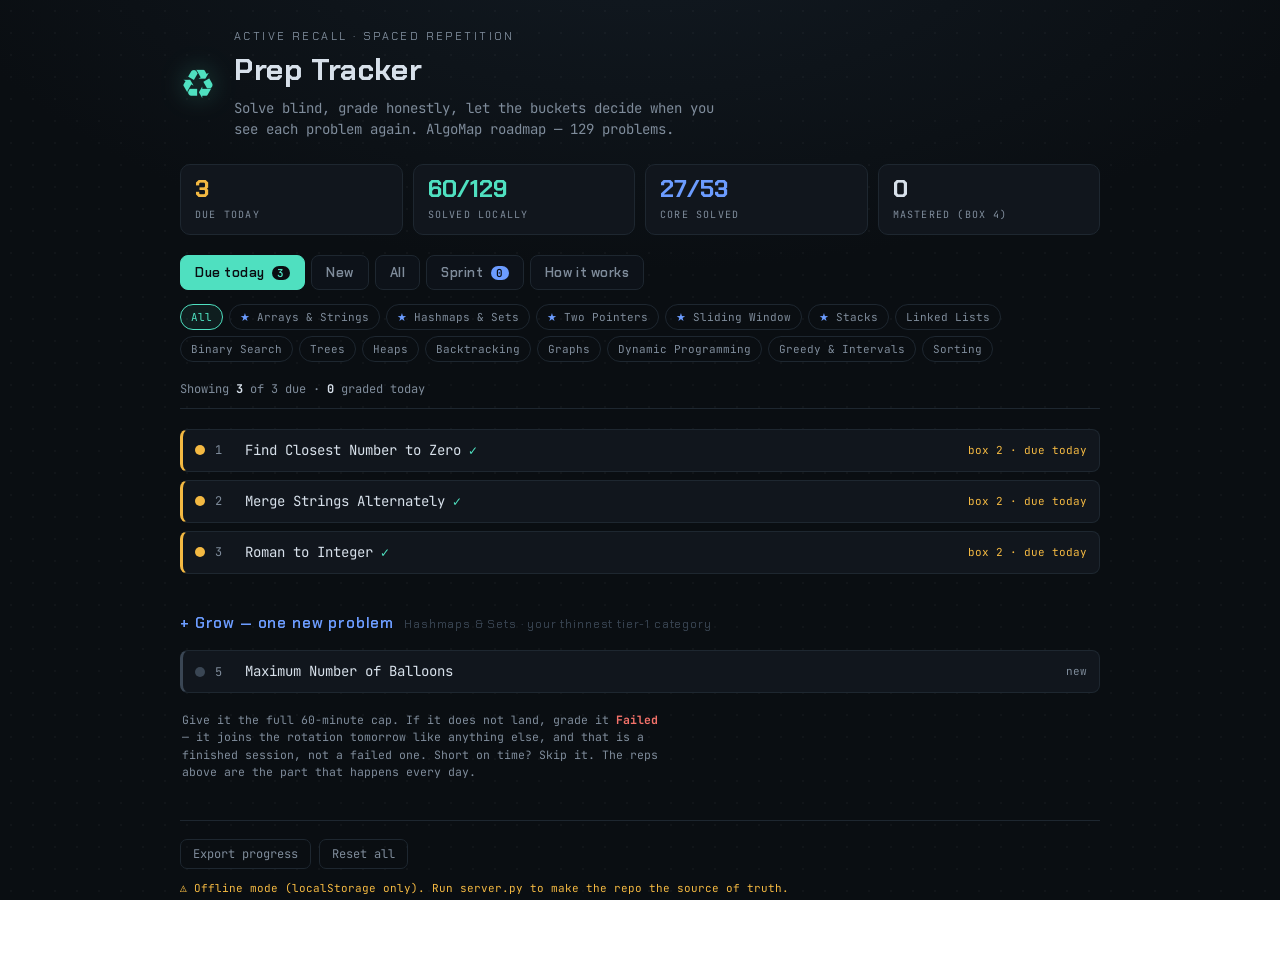
==== apps/prep-tracker/index.html @ 6368c528 "another refactor + some reps" ====
<!DOCTYPE html>
<html lang="en">
<head>
  <meta charset="UTF-8" />
  <meta name="viewport" content="width=device-width, initial-scale=1.0" />
  <title>DSA · Spaced Repetition Tracker</title>
  <link rel="preconnect" href="https://fonts.googleapis.com" />
  <link rel="preconnect" href="https://fonts.gstatic.com" crossorigin />
  <link href="https://fonts.googleapis.com/css2?family=Chakra+Petch:wght@400;500;600;700&family=JetBrains+Mono:wght@400;500;700&display=swap" rel="stylesheet" />
  <link rel="stylesheet" href="styles.css" />
</head>
<body>
  <div class="scanlines" aria-hidden="true"></div>

  <main class="wrap">
    <header class="hero">
      <div class="hero__row">
        <div class="hero__mark">&#9851;</div>
        <div>
          <span class="hero__kicker">active recall &middot; spaced repetition</span>
          <h1>Prep Tracker</h1>
          <p class="hero__sub">Solve blind, grade honestly, let the buckets decide when you see each problem again. AlgoMap roadmap &mdash; 129 problems.</p>
        </div>
      </div>
    </header>

    <!-- Stat strip -->
    <section class="stats" id="stats"></section>

    <!-- View tabs -->
    <nav class="tabs" id="tabs">
      <button class="tab is-active" data-view="due">Due today <span class="tab__badge" id="dueBadge">0</span></button>
      <button class="tab" data-view="new">New</button>
      <button class="tab" data-view="all">All</button>
      <button class="tab tab--sprint" data-view="sprint">Sprint <span class="tab__badge" id="sprintBadge">0</span></button>
      <button class="tab" data-view="help">How it works</button>
    </nav>

    <!-- Category filter -->
    <div class="filter" id="filter"></div>

    <!-- Main list -->
    <div id="list" class="list"></div>

    <footer class="foot">
      <div class="foot__actions">
        <button id="exportBtn" class="ghost">Export progress</button>
        <button id="resetBtn" class="ghost danger">Reset all</button>
      </div>
      <span class="foot__note" role="status" aria-live="polite">Progress saves to this browser (localStorage). Export before clearing site data.</span>
    </footer>
  </main>

  <script src="selection.js"></script>
  <script src="sprint.js"></script>
  <script src="app.js"></script>
</body>
</html>
---- apps/prep-tracker/styles.css ----
:root {
  --ink: #0a0e12;
  --panel: #11161d;
  --panel-2: #0d1219;
  --line: #1e2730;
  --idle: #3a4654;
  --active: #4fe0c0;
  --stack: #f4b942;
  --visited: #6c7a9c;
  --text: #d7e0ea;
  --muted: #7f8c9b;
  --danger: #f4726a;

  /* Leitner bucket colors */
  --box0: #3a4654;   /* new / never attempted */
  --box1: #f4726a;   /* failed        -> +1d  */
  --box2: #f4b942;   /* slow / hints   -> +3d  */
  --box3: #4fe0c0;   /* clean          -> +7d  */
  --box4: #6c9cff;   /* fast           -> +21d */
}

* { box-sizing: border-box; }

html, body {
  margin: 0;
  background:
    radial-gradient(1200px 600px at 50% -10%, #121a22 0%, var(--ink) 60%) fixed;
  color: var(--text);
  font-family: "JetBrains Mono", ui-monospace, monospace;
  font-size: 14px;
  line-height: 1.5;
}

/* faint dot grid + scanlines */
.scanlines {
  position: fixed; inset: 0; pointer-events: none; z-index: 0;
  background-image: radial-gradient(rgba(255,255,255,0.03) 1px, transparent 1px);
  background-size: 22px 22px;
}

.wrap {
  position: relative; z-index: 1;
  max-width: 960px; margin: 0 auto; padding: 28px 20px 80px;
}

/* ---------- header ---------- */
.hero__row { display: flex; align-items: center; gap: 18px; }
.hero__mark {
  font-size: 40px; color: var(--active);
  filter: drop-shadow(0 0 12px rgba(79,224,192,0.35));
}
.hero__kicker {
  display: block; font-size: 11px; letter-spacing: 0.22em;
  text-transform: uppercase; color: var(--muted); font-family: "Chakra Petch";
}
.hero h1 {
  margin: 2px 0 6px; font-family: "Chakra Petch"; font-weight: 700;
  font-size: 30px; letter-spacing: 0.02em;
}
.hero__sub { margin: 0; color: var(--muted); max-width: 62ch; }

/* ---------- stat strip ---------- */
.stats {
  display: grid; grid-template-columns: repeat(auto-fit, minmax(120px, 1fr));
  gap: 10px; margin: 24px 0 20px;
}
.stat {
  background: var(--panel); border: 1px solid var(--line);
  border-radius: 10px; padding: 12px 14px;
}
.stat__num {
  font-family: "Chakra Petch"; font-weight: 700; font-size: 24px; line-height: 1;
}
.stat__label {
  font-size: 10px; letter-spacing: 0.12em; text-transform: uppercase;
  color: var(--muted); margin-top: 6px;
}
.stat--due   .stat__num { color: var(--stack); }
.stat--solved .stat__num { color: var(--active); }
.stat--core  .stat__num { color: var(--box4); }

/* ---------- tabs ---------- */
.tabs { display: flex; gap: 6px; flex-wrap: wrap; margin-bottom: 14px; }
.tab {
  background: var(--panel-2); border: 1px solid var(--line); color: var(--muted);
  font-family: "Chakra Petch"; font-weight: 600; font-size: 13px;
  padding: 8px 14px; border-radius: 8px; cursor: pointer;
  letter-spacing: 0.04em; transition: all 0.15s;
}
.tab:hover { color: var(--text); border-color: var(--idle); }
.tab.is-active {
  color: var(--ink); background: var(--active); border-color: var(--active);
}
.tab__badge {
  display: inline-block; min-width: 18px; padding: 0 5px; margin-left: 4px;
  background: var(--stack); color: var(--ink); border-radius: 20px;
  font-size: 11px; text-align: center; font-family: "JetBrains Mono";
}
.tab.is-active .tab__badge { background: var(--ink); color: var(--active); }

/* ---------- category filter ---------- */
.filter { display: flex; gap: 6px; flex-wrap: wrap; margin-bottom: 18px; }
.chip {
  background: transparent; border: 1px solid var(--line); color: var(--muted);
  font-family: "JetBrains Mono"; font-size: 11px;
  padding: 5px 10px; border-radius: 20px; cursor: pointer; transition: all 0.15s;
}
.chip:hover { color: var(--text); border-color: var(--idle); }
.chip.is-active { color: var(--active); border-color: var(--active); background: rgba(79,224,192,0.08); }
.chip.is-core::before { content: "★ "; color: var(--box4); }

/* ---------- list ---------- */
.list { display: flex; flex-direction: column; gap: 8px; }

.group__head {
  display: flex; align-items: baseline; gap: 10px; margin: 18px 0 8px;
  font-family: "Chakra Petch"; letter-spacing: 0.06em;
}
.group__head h2 { margin: 0; font-size: 15px; font-weight: 600; }
.group__head .core-tag {
  font-size: 10px; color: var(--box4); letter-spacing: 0.14em; text-transform: uppercase;
}
.group__count { color: var(--muted); font-size: 12px; }

.row {
  background: var(--panel); border: 1px solid var(--line);
  border-left: 3px solid var(--idle);
  border-radius: 8px; padding: 10px 12px; cursor: pointer;
  transition: border-color 0.15s, background 0.15s;
}
.row:hover { background: #141b24; }
.row__top { display: flex; align-items: center; gap: 10px; }
.row__box { flex: 0 0 auto; width: 10px; height: 10px; border-radius: 50%; }
.row__num { color: var(--muted); font-size: 12px; min-width: 20px; }
.row__title { flex: 1 1 auto; }
.row__meta { color: var(--muted); font-size: 11px; white-space: nowrap; }
.row__meta.is-due { color: var(--stack); }
.row__meta.is-overdue { color: var(--danger); }

/* solved marker */
.row.is-solved .row__title::after {
  content: " ✓"; color: var(--active); font-size: 12px;
}

/* left-border by box */
.row.box-0 { border-left-color: var(--box0); }
.row.box-1 { border-left-color: var(--box1); }
.row.box-2 { border-left-color: var(--box2); }
.row.box-3 { border-left-color: var(--box3); }
.row.box-4 { border-left-color: var(--box4); }

/* box dot */
.box-0 .row__box { background: var(--box0); }
.box-1 .row__box { background: var(--box1); }
.box-2 .row__box { background: var(--box2); }
.box-3 .row__box { background: var(--box3); }
.box-4 .row__box { background: var(--box4); }

/* ---------- expanded panel ---------- */
.row__panel {
  margin-top: 0; max-height: 0; overflow: hidden;
  transition: max-height 0.25s ease, margin-top 0.25s ease;
}
/* Tall enough for the graded panel (confirmation + note + close + re-grade). */
.row.is-open .row__panel { max-height: 640px; margin-top: 12px; }

.panel__label {
  font-size: 10px; letter-spacing: 0.14em; text-transform: uppercase;
  color: var(--muted); margin: 0 0 6px;
}
.grades { display: flex; gap: 6px; flex-wrap: wrap; margin-bottom: 14px; }
.grade {
  border: 1px solid var(--line); background: var(--panel-2); color: var(--text);
  font-family: "Chakra Petch"; font-weight: 600; font-size: 12px;
  padding: 7px 11px; border-radius: 7px; cursor: pointer; transition: all 0.12s;
  text-align: left; line-height: 1.2;
}
.grade small { display: block; color: var(--muted); font-size: 10px; font-weight: 400; margin-top: 2px; }
.grade:hover { transform: translateY(-1px); }
.grade.g1:hover { border-color: var(--box1); }
.grade.g2:hover { border-color: var(--box2); }
.grade.g3:hover { border-color: var(--box3); }
.grade.g4:hover { border-color: var(--box4); }

.trigger textarea {
  width: 100%; resize: vertical; min-height: 52px;
  background: var(--panel-2); border: 1px solid var(--line); border-radius: 7px;
  color: var(--text); font-family: "JetBrains Mono"; font-size: 12.5px;
  padding: 8px 10px;
}
.trigger textarea:focus { outline: none; border-color: var(--active); }
.trigger__hint { color: var(--muted); font-size: 10.5px; margin: 4px 0 0; }

.history { color: var(--muted); font-size: 11px; margin-top: 10px; }

/* ---------- help view ---------- */
.help { background: var(--panel); border: 1px solid var(--line); border-radius: 10px; padding: 18px 20px; }
.help h2 { font-family: "Chakra Petch"; font-size: 17px; margin: 0 0 10px; }
.help h3 { font-family: "Chakra Petch"; font-size: 14px; margin: 18px 0 6px; color: var(--active); }
.help p, .help li { color: var(--text); }
.help ul { padding-left: 18px; margin: 6px 0; }
.help table { border-collapse: collapse; width: 100%; margin: 8px 0; font-size: 12.5px; }
.help th, .help td { border: 1px solid var(--line); padding: 7px 9px; text-align: left; }
.help th { color: var(--muted); font-weight: 600; font-family: "Chakra Petch"; }
.dot { display: inline-block; width: 9px; height: 9px; border-radius: 50%; margin-right: 6px; vertical-align: middle; }

/* ---------- footer ---------- */
.foot { margin-top: 40px; padding-top: 18px; border-top: 1px solid var(--line); }
.foot__actions { display: flex; gap: 8px; margin-bottom: 8px; }
.ghost {
  background: transparent; border: 1px solid var(--line); color: var(--muted);
  font-family: "JetBrains Mono"; font-size: 12px; padding: 6px 12px;
  border-radius: 7px; cursor: pointer;
}
.ghost:hover { color: var(--text); border-color: var(--idle); }
.ghost.danger:hover { color: var(--danger); border-color: var(--danger); }
.foot__note { color: var(--muted); font-size: 11px; }

.empty { color: var(--muted); text-align: center; padding: 40px 0; }

.window-note {
  display: flex;
  align-items: center;
  justify-content: space-between;
  gap: 12px;
  flex-wrap: wrap;
  margin-bottom: 12px;
  padding-bottom: 10px;
  border-bottom: 1px solid var(--line);
  color: var(--muted);
  font-size: 12px;
}
.window-note strong { color: var(--text); }

/* ---------- done today ---------- */
.done__head { margin-top: 26px; }
.done__head h2 { color: var(--active); }
.done__missing { color: var(--stack); }

.row.is-done { border-left-color: var(--active); opacity: 0.92; }
.row.is-done .row__box { background: var(--active); }
.row__meta.is-graded { color: var(--active); }
.row__meta.is-graded.needs-note { color: var(--stack); }

.panel__confirm {
  margin: 0 0 12px; font-size: 12px; color: var(--active);
  font-family: "Chakra Petch"; letter-spacing: 0.04em;
}
.panel__confirm strong { color: var(--text); }
.panel__regrade { margin-top: 16px; }

.close-panel {
  margin-top: 8px; border: 1px solid var(--line); background: var(--panel-2);
  color: var(--muted); font-family: "Chakra Petch"; font-size: 11px;
  letter-spacing: 0.06em; padding: 6px 12px; border-radius: 7px; cursor: pointer;
}
.close-panel:hover { border-color: var(--active); color: var(--text); }

.grade.is-chosen { border-color: var(--active); background: #16202a; }

/* ---------- grow section ---------- */
.grow__head { margin-top: 30px; }
.grow__head h2 { color: var(--box4); }
.grow__head .group__count { color: var(--idle); }
.grow__hint {
  color: var(--muted); font-size: 11.5px; margin: 10px 2px 0; max-width: 68ch;
}
.grow__hint strong { color: var(--box1); }

/* ---------- halt panel ---------- */
/* Reuses .help, restyled to read as a stop sign rather than documentation. */
.halt { border-color: var(--danger); background: #1a1214; }
.halt h2 { color: var(--danger); }
.halt .history { color: var(--muted); word-break: break-all; }
.halt .foot__actions { margin-top: 16px; margin-bottom: 0; }

.foot__note.is-warn { color: var(--stack); }
.foot__note.is-error { color: var(--danger); }

/* ---------- sprint view ---------- */
.tab--sprint .tab__badge { background: var(--box4); }
.tab--sprint.is-active { background: var(--box4); border-color: var(--box4); }
.tab--sprint.is-active .tab__badge { background: var(--ink); color: var(--box4); }

.sprint-note { align-items: baseline; }
.sprint-note__tip { color: var(--idle); font-size: 11px; white-space: nowrap; }

.day__head { margin-top: 26px; }
.day__head.is-complete h2 { color: var(--active); }
.day__head.is-complete h2::after { content: " ✓"; }

/* priority pill — importance, independent of progress */
.prio {
  flex: 0 0 auto; font-size: 9.5px; letter-spacing: 0.12em; text-transform: uppercase;
  border: 1px solid var(--line); border-radius: 20px; padding: 1px 8px;
  font-family: "Chakra Petch"; font-weight: 600;
}
.prio--essential { color: var(--active); border-color: rgba(79,224,192,0.4); }
.prio--stretch   { color: var(--box4);  border-color: rgba(108,156,255,0.4); }
.prio--optional  { color: var(--idle);  border-color: var(--line); }

.set-tag {
  color: var(--stack); font-size: 10px; letter-spacing: 0.1em;
  text-transform: uppercase; margin-right: 4px;
}

/* left border + dot track STATUS, the same way box colors do elsewhere */
.row--sprint.st-none    { border-left-color: var(--box0); }
.row--sprint.st-done    { border-left-color: var(--active); }
.row--sprint.st-stuck   { border-left-color: var(--box1); }
.row--sprint.st-skipped { border-left-color: var(--visited); opacity: 0.7; }

.st-none    .row__box { background: var(--box0); }
.st-done    .row__box { background: var(--active); }
.st-stuck   .row__box { background: var(--box1); }
.st-skipped .row__box { background: var(--visited); }

.grade.s-done:hover    { border-color: var(--active); }
.grade.s-stuck:hover   { border-color: var(--box1); }
.grade.s-skipped:hover { border-color: var(--visited); }

.history a { color: var(--active); text-decoration: none; border-bottom: 1px solid rgba(79,224,192,0.35); }
.history a:hover { border-bottom-color: var(--active); }
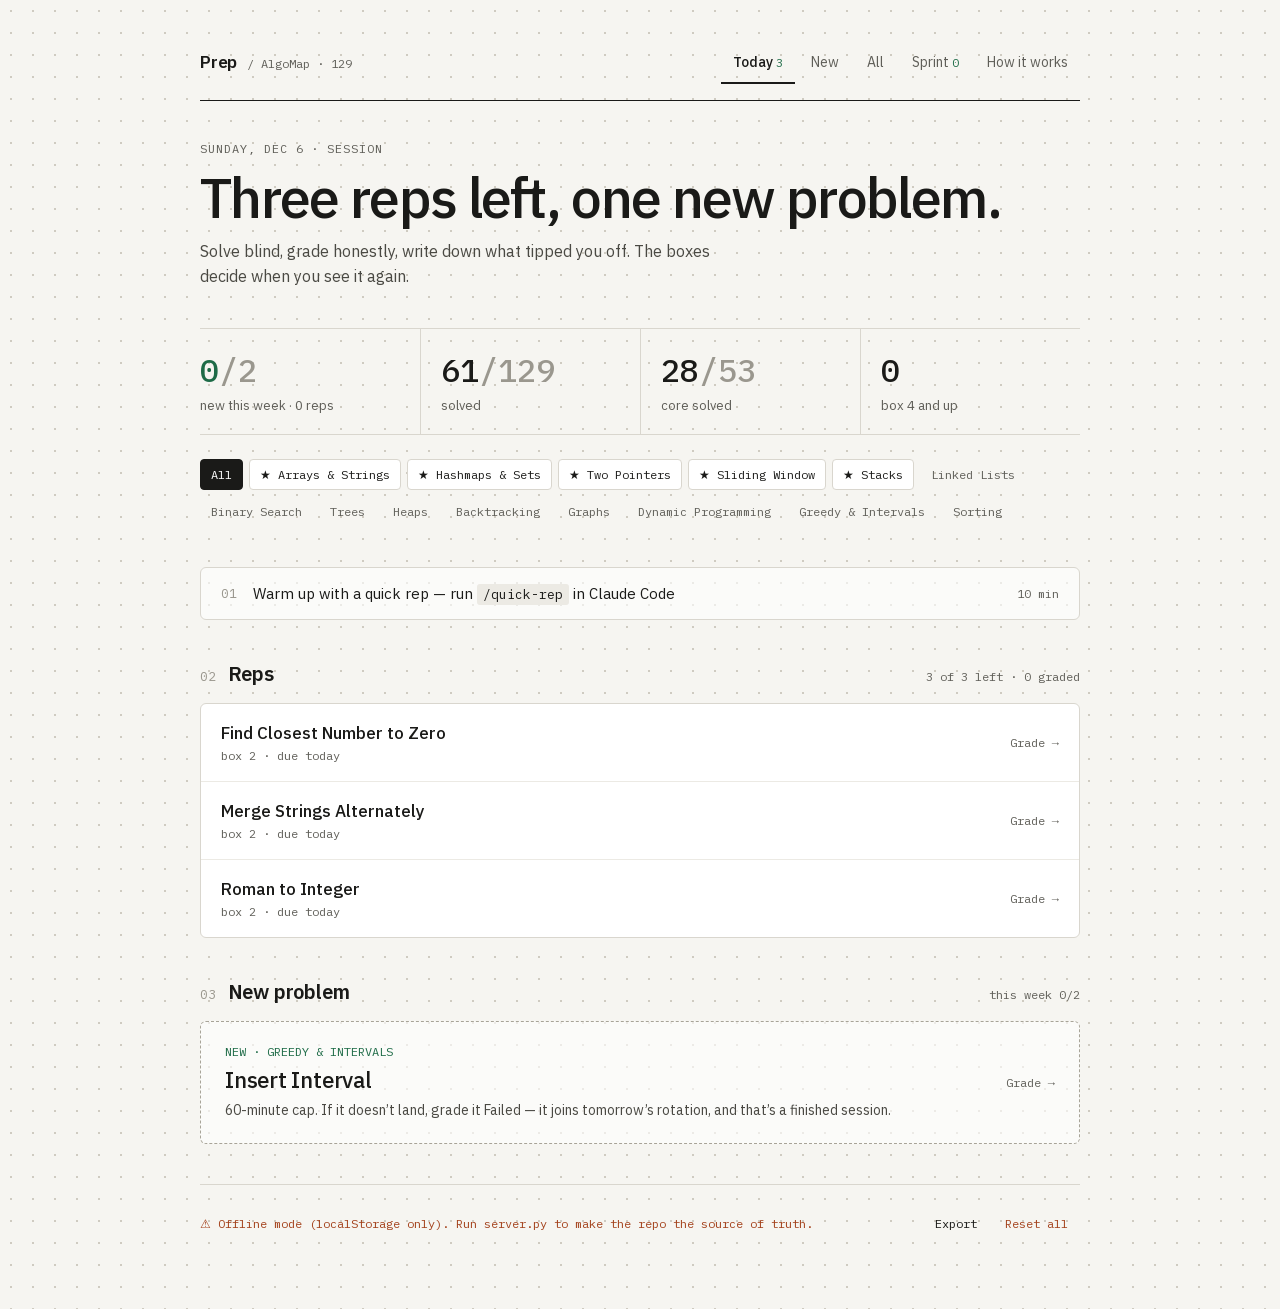
==== commit 41d51db7: "tracker: Notebook redesign: light theme, local IBM Plex, Today, New, All and How it works views" ====
--- a/apps/prep-tracker/index.html
+++ b/apps/prep-tracker/index.html
@@ -3,51 +3,39 @@
 <head>
   <meta charset="UTF-8" />
   <meta name="viewport" content="width=device-width, initial-scale=1.0" />
-  <title>DSA · Spaced Repetition Tracker</title>
-  <link rel="preconnect" href="https://fonts.googleapis.com" />
-  <link rel="preconnect" href="https://fonts.gstatic.com" crossorigin />
-  <link href="https://fonts.googleapis.com/css2?family=Chakra+Petch:wght@400;500;600;700&family=JetBrains+Mono:wght@400;500;700&display=swap" rel="stylesheet" />
+  <title>Prep Tracker</title>
   <link rel="stylesheet" href="styles.css" />
 </head>
-<body>
-  <div class="scanlines" aria-hidden="true"></div>
-
+<body class="ground">
   <main class="wrap">
-    <header class="hero">
-      <div class="hero__row">
-        <div class="hero__mark">&#9851;</div>
-        <div>
-          <span class="hero__kicker">active recall &middot; spaced repetition</span>
-          <h1>Prep Tracker</h1>
-          <p class="hero__sub">Solve blind, grade honestly, let the buckets decide when you see each problem again. AlgoMap roadmap &mdash; 129 problems.</p>
-        </div>
+    <header class="masthead">
+      <div class="brand">
+        <span class="brand__name">Prep</span>
+        <span class="brand__sub">/ AlgoMap · <span id="catalogSize">129</span></span>
       </div>
+      <nav class="views" id="tabs" aria-label="Views">
+        <button class="tab" data-view="due" aria-current="page">Today <span class="tab__badge" id="dueBadge">0</span></button>
+        <button class="tab" data-view="new">New</button>
+        <button class="tab" data-view="all">All</button>
+        <button class="tab" data-view="sprint">Sprint <span class="tab__badge" id="sprintBadge">0</span></button>
+        <button class="tab" data-view="help">How it works</button>
+      </nav>
     </header>
 
-    <!-- Stat strip -->
-    <section class="stats" id="stats"></section>
+    <section class="intro" id="intro"></section>
 
-    <!-- View tabs -->
-    <nav class="tabs" id="tabs">
-      <button class="tab is-active" data-view="due">Due today <span class="tab__badge" id="dueBadge">0</span></button>
-      <button class="tab" data-view="new">New</button>
-      <button class="tab" data-view="all">All</button>
-      <button class="tab tab--sprint" data-view="sprint">Sprint <span class="tab__badge" id="sprintBadge">0</span></button>
-      <button class="tab" data-view="help">How it works</button>
-    </nav>
+    <section class="stats" id="stats" aria-label="Progress"></section>
 
-    <!-- Category filter -->
-    <div class="filter" id="filter"></div>
+    <nav class="filter" id="filter" aria-label="Categories"></nav>
 
-    <!-- Main list -->
     <div id="list" class="list"></div>
 
     <footer class="foot">
+      <span class="foot__note" role="status" aria-live="polite">Saved to progress.json — commit to sync</span>
       <div class="foot__actions">
-        <button id="exportBtn" class="ghost">Export progress</button>
-        <button id="resetBtn" class="ghost danger">Reset all</button>
+        <button id="exportBtn" class="foot__btn">Export</button>
+        <button id="resetBtn" class="foot__btn foot__btn--danger">Reset all</button>
       </div>
-      <span class="foot__note" role="status" aria-live="polite">Progress saves to this browser (localStorage). Export before clearing site data.</span>
     </footer>
   </main>
 
--- a/apps/prep-tracker/styles.css
+++ b/apps/prep-tracker/styles.css
@@ -1,323 +1,409 @@
+/* IBM Plex, served from fonts/ (SIL Open Font License). Sans is one variable
+ * file per subset, so 400, 500 and 600 all come from it. */
+@font-face {
+  font-family: "IBM Plex Sans";
+  font-style: normal;
+  font-weight: 100 700;
+  font-display: swap;
+  src: url("fonts/ibm-plex-sans-latin.woff2") format("woff2");
+  unicode-range: U+0000-00FF, U+0131, U+0152-0153, U+02BB-02BC, U+02C6, U+02DA, U+02DC, U+0304, U+0308, U+0329, U+2000-206F, U+20AC, U+2122, U+2191, U+2193, U+2212, U+2215, U+FEFF, U+FFFD;
+}
+@font-face {
+  font-family: "IBM Plex Sans";
+  font-style: normal;
+  font-weight: 100 700;
+  font-display: swap;
+  src: url("fonts/ibm-plex-sans-latin-ext.woff2") format("woff2");
+  unicode-range: U+0100-02BA, U+02BD-02C5, U+02C7-02CC, U+02CE-02D7, U+02DD-02FF, U+0304, U+0308, U+0329, U+1D00-1DBF, U+1E00-1E9F, U+1EF2-1EFF, U+2020, U+20A0-20AB, U+20AD-20C4, U+2113, U+2C60-2C7F, U+A720-A7FF;
+}
+@font-face {
+  font-family: "IBM Plex Mono";
+  font-style: normal;
+  font-weight: 400;
+  font-display: swap;
+  src: url("fonts/ibm-plex-mono-400-latin.woff2") format("woff2");
+  unicode-range: U+0000-00FF, U+0131, U+0152-0153, U+02BB-02BC, U+02C6, U+02DA, U+02DC, U+0304, U+0308, U+0329, U+2000-206F, U+20AC, U+2122, U+2191, U+2193, U+2212, U+2215, U+FEFF, U+FFFD;
+}
+@font-face {
+  font-family: "IBM Plex Mono";
+  font-style: normal;
+  font-weight: 500;
+  font-display: swap;
+  src: url("fonts/ibm-plex-mono-500-latin.woff2") format("woff2");
+  unicode-range: U+0000-00FF, U+0131, U+0152-0153, U+02BB-02BC, U+02C6, U+02DA, U+02DC, U+0304, U+0308, U+0329, U+2000-206F, U+20AC, U+2122, U+2191, U+2193, U+2212, U+2215, U+FEFF, U+FFFD;
+}
+
 :root {
-  --ink: #0a0e12;
-  --panel: #11161d;
-  --panel-2: #0d1219;
-  --line: #1e2730;
-  --idle: #3a4654;
-  --active: #4fe0c0;
-  --stack: #f4b942;
-  --visited: #6c7a9c;
-  --text: #d7e0ea;
-  --muted: #7f8c9b;
-  --danger: #f4726a;
-
-  /* Leitner bucket colors */
-  --box0: #3a4654;   /* new / never attempted */
-  --box1: #f4726a;   /* failed        -> +1d  */
-  --box2: #f4b942;   /* slow / hints   -> +3d  */
-  --box3: #4fe0c0;   /* clean          -> +7d  */
-  --box4: #6c9cff;   /* fast           -> +21d */
+  --ink: #1A1A18;
+  --muted: #5F5E58;
+  --faint: #9A978E;
+  --line: #D9D6CE;
+  --line-soft: #ECEAE4;
+  --green: #1E6B47;
+  --green-deep: #134A30;
+  --green-wash: #F1F6F3;
+  --red: #A3401A;
+  --paper: #F6F5F1;
+  --card: #FFFFFF;
+  --raised: #FBFAF7;
+  --body: #4A4943;
+  --lead: #2E2D29;
+  --dot: #CFCBC1;
+  --dash: #A8A498;
+  --cell-off: #E4E1D9;
+  --glass: rgba(255, 255, 255, 0.6);
+
+  --sans: "IBM Plex Sans", system-ui, -apple-system, "Segoe UI", sans-serif;
+  --mono: "IBM Plex Mono", ui-monospace, "SF Mono", Menlo, monospace;
 }
 
 * { box-sizing: border-box; }
 
-html, body {
-  margin: 0;
-  background:
-    radial-gradient(1200px 600px at 50% -10%, #121a22 0%, var(--ink) 60%) fixed;
-  color: var(--text);
-  font-family: "JetBrains Mono", ui-monospace, monospace;
-  font-size: 14px;
-  line-height: 1.5;
-}
-
-/* faint dot grid + scanlines */
-.scanlines {
-  position: fixed; inset: 0; pointer-events: none; z-index: 0;
-  background-image: radial-gradient(rgba(255,255,255,0.03) 1px, transparent 1px);
+body { margin: 0; color: var(--ink); font-family: var(--sans); }
+button, textarea { font: inherit; }
+button { cursor: pointer; }
+a { color: var(--green); }
+a:hover { color: var(--green-deep); }
+:focus-visible { outline: 2px solid var(--green); outline-offset: 2px; }
+code {
+  font-family: var(--mono); font-size: 13px; padding: 2px 6px;
+  background: var(--line-soft); border-radius: 3px;
+}
+
+.ground {
+  background-color: var(--paper);
+  background-image: radial-gradient(var(--dot) 1px, transparent 1.2px);
   background-size: 22px 22px;
 }
 
 .wrap {
-  position: relative; z-index: 1;
-  max-width: 960px; margin: 0 auto; padding: 28px 20px 80px;
-}
+  max-width: 928px; margin: 0 auto; padding: 40px 24px 64px;
+  display: flex; flex-direction: column; gap: 40px;
+}
+
+.mono { font-family: var(--mono); }
 
 /* ---------- header ---------- */
-.hero__row { display: flex; align-items: center; gap: 18px; }
-.hero__mark {
-  font-size: 40px; color: var(--active);
-  filter: drop-shadow(0 0 12px rgba(79,224,192,0.35));
-}
-.hero__kicker {
-  display: block; font-size: 11px; letter-spacing: 0.22em;
-  text-transform: uppercase; color: var(--muted); font-family: "Chakra Petch";
-}
-.hero h1 {
-  margin: 2px 0 6px; font-family: "Chakra Petch"; font-weight: 700;
-  font-size: 30px; letter-spacing: 0.02em;
-}
-.hero__sub { margin: 0; color: var(--muted); max-width: 62ch; }
+.masthead {
+  display: flex; flex-wrap: wrap; align-items: center; justify-content: space-between;
+  gap: 16px; padding-bottom: 16px; border-bottom: 1px solid var(--ink);
+}
+.brand { display: flex; align-items: baseline; gap: 10px; }
+.brand__name { font-weight: 600; font-size: 17px; letter-spacing: -0.01em; }
+.brand__sub { font-family: var(--mono); font-size: 12px; color: var(--muted); }
+
+.views { display: flex; flex-wrap: wrap; gap: 4px; font-size: 14px; }
+.tab {
+  min-height: 44px; padding: 10px 12px; border: none; background: none;
+  color: var(--muted); font-size: 14px;
+}
+.tab:hover { color: var(--ink); }
+.tab[aria-current="page"] {
+  color: var(--ink); font-weight: 500; box-shadow: inset 0 -2px 0 var(--ink);
+}
+.tab__badge { font-family: var(--mono); font-size: 12px; font-weight: 400; color: var(--green); }
+
+/* ---------- page intro ---------- */
+.intro { display: flex; flex-direction: column; gap: 12px; }
+.intro:empty { display: none; }
+.eyebrow {
+  font-family: var(--mono); font-size: 12px; letter-spacing: 0.08em;
+  text-transform: uppercase; color: var(--muted);
+}
+.intro__title {
+  margin: 0; font-size: 48px; line-height: 1.05; font-weight: 500; letter-spacing: -0.03em;
+}
+.intro__title--hero { font-size: 56px; }
+.intro__sub { margin: 0; max-width: 560px; font-size: 16px; line-height: 1.55; color: var(--body); }
+
+.intro--help { gap: 16px; max-width: 680px; }
+.intro__lead { margin: 0; font-size: 17px; line-height: 1.6; color: var(--lead); }
+.intro__lead b { font-weight: 600; }
+.intro__note { margin: 0; font-size: 15px; line-height: 1.6; color: var(--body); }
 
 /* ---------- stat strip ---------- */
 .stats {
-  display: grid; grid-template-columns: repeat(auto-fit, minmax(120px, 1fr));
-  gap: 10px; margin: 24px 0 20px;
-}
-.stat {
-  background: var(--panel); border: 1px solid var(--line);
-  border-radius: 10px; padding: 12px 14px;
-}
-.stat__num {
-  font-family: "Chakra Petch"; font-weight: 700; font-size: 24px; line-height: 1;
-}
-.stat__label {
-  font-size: 10px; letter-spacing: 0.12em; text-transform: uppercase;
-  color: var(--muted); margin-top: 6px;
-}
-.stat--due   .stat__num { color: var(--stack); }
-.stat--solved .stat__num { color: var(--active); }
-.stat--core  .stat__num { color: var(--box4); }
-
-/* ---------- tabs ---------- */
-.tabs { display: flex; gap: 6px; flex-wrap: wrap; margin-bottom: 14px; }
-.tab {
-  background: var(--panel-2); border: 1px solid var(--line); color: var(--muted);
-  font-family: "Chakra Petch"; font-weight: 600; font-size: 13px;
-  padding: 8px 14px; border-radius: 8px; cursor: pointer;
-  letter-spacing: 0.04em; transition: all 0.15s;
-}
-.tab:hover { color: var(--text); border-color: var(--idle); }
-.tab.is-active {
-  color: var(--ink); background: var(--active); border-color: var(--active);
-}
-.tab__badge {
-  display: inline-block; min-width: 18px; padding: 0 5px; margin-left: 4px;
-  background: var(--stack); color: var(--ink); border-radius: 20px;
-  font-size: 11px; text-align: center; font-family: "JetBrains Mono";
-}
-.tab.is-active .tab__badge { background: var(--ink); color: var(--active); }
-
-/* ---------- category filter ---------- */
-.filter { display: flex; gap: 6px; flex-wrap: wrap; margin-bottom: 18px; }
+  display: grid; grid-template-columns: repeat(auto-fit, minmax(160px, 1fr));
+  border-top: 1px solid var(--line); border-bottom: 1px solid var(--line);
+}
+.stats:empty { display: none; }
+.stat { padding: 20px; display: flex; flex-direction: column; gap: 6px; border-left: 1px solid var(--line); }
+.stat:first-child { padding-left: 0; border-left: none; }
+.stat__num { font-family: var(--mono); font-size: 32px; font-weight: 500; }
+.stat__num--accent { color: var(--green); }
+.stat__of { color: var(--faint); }
+.stat__label { font-size: 13px; color: var(--muted); }
+
+/* ---------- category chips ---------- */
+.filter {
+  display: flex; flex-wrap: wrap; gap: 6px; margin-top: -16px;
+  font-family: var(--mono); font-size: 12px;
+}
+.filter:empty { display: none; }
 .chip {
-  background: transparent; border: 1px solid var(--line); color: var(--muted);
-  font-family: "JetBrains Mono"; font-size: 11px;
-  padding: 5px 10px; border-radius: 20px; cursor: pointer; transition: all 0.15s;
-}
-.chip:hover { color: var(--text); border-color: var(--idle); }
-.chip.is-active { color: var(--active); border-color: var(--active); background: rgba(79,224,192,0.08); }
-.chip.is-core::before { content: "★ "; color: var(--box4); }
-
-/* ---------- list ---------- */
-.list { display: flex; flex-direction: column; gap: 8px; }
-
+  padding: 7px 10px; border-radius: 4px; border: 1px solid transparent;
+  background: none; color: var(--muted); font-family: var(--mono); font-size: 12px;
+}
+.chip:hover { color: var(--ink); }
+.chip.is-core { border-color: var(--line); background: var(--card); color: var(--ink); }
+.chip[aria-pressed="true"] { border-color: var(--ink); background: var(--ink); color: var(--card); }
+
+/* ---------- sections ---------- */
+.list { display: flex; flex-direction: column; gap: 40px; }
+.block { display: flex; flex-direction: column; gap: 16px; }
+.block__head {
+  display: flex; flex-wrap: wrap; justify-content: space-between; align-items: baseline; gap: 8px;
+}
+.block__title { margin: 0; font-size: 20px; font-weight: 600; letter-spacing: -0.01em; }
+.step-num {
+  font-family: var(--mono); font-size: 13px; font-weight: 400; color: var(--faint); margin-right: 12px;
+}
+.block__aside { font-family: var(--mono); font-size: 12px; color: var(--muted); }
+.block__aside--warn { color: var(--red); }
+
+.link-btn {
+  padding: 0; border: none; background: none; color: var(--green);
+  font: inherit; text-decoration: underline;
+}
+.link-btn:hover { color: var(--green-deep); }
+
+.empty {
+  margin: 0; padding: 32px 20px; text-align: center; color: var(--muted); font-size: 15px;
+  background: var(--card); border: 1px solid var(--line); border-radius: 6px;
+}
+
+/* ---------- 01 quick rep ---------- */
+.quick {
+  display: flex; flex-wrap: wrap; align-items: center; gap: 16px; padding: 16px 20px;
+  border: 1px solid var(--line); border-radius: 6px; background: var(--glass);
+}
+.quick__num { font-family: var(--mono); font-size: 13px; color: var(--faint); }
+.quick__text { flex: 1 1 300px; font-size: 15px; }
+.quick__time { font-family: var(--mono); font-size: 12px; color: var(--muted); }
+.quick.is-done .quick__num, .quick.is-done .quick__time { color: var(--green); }
+
+/* ---------- problem rows ---------- */
+.rows {
+  list-style: none; margin: 0; padding: 0;
+  background: var(--card); border: 1px solid var(--line); border-radius: 6px;
+}
+.rows > .row { border-bottom: 1px solid var(--line-soft); }
+.rows > .row:last-child { border-bottom: none; }
+
+.row__toggle {
+  width: 100%; display: flex; flex-wrap: wrap; align-items: center; gap: 16px;
+  padding: 18px 20px; border: none; background: none; color: inherit; text-align: left;
+}
+.row__toggle:hover .row__title { text-decoration: underline; text-decoration-color: var(--line); }
+.row__main { flex: 1 1 260px; min-width: 0; display: flex; flex-direction: column; gap: 4px; }
+.row__title { font-size: 17px; font-weight: 500; overflow-wrap: anywhere; }
+.row__meta { font-family: var(--mono); font-size: 12px; color: var(--muted); }
+.row__cue { font-family: var(--mono); font-size: 12px; color: var(--muted); }
+.is-late { color: var(--red); }
+
+.rows > .row.is-open {
+  display: flex; flex-direction: column; gap: 16px; padding: 20px;
+  background: var(--raised); box-shadow: inset 0 0 0 1px var(--ink);
+}
+.rows > .row.is-open:first-child { border-radius: 6px 6px 0 0; }
+.rows > .row.is-open:last-child { border-radius: 0 0 6px 6px; }
+.rows > .row.is-open:only-child { border-radius: 6px; }
+.row__head { display: flex; flex-wrap: wrap; align-items: center; gap: 16px; }
+.row.is-open .row__toggle { flex: 1 1 260px; width: auto; padding: 0; }
+.row.done.is-open .row__toggle { flex: none; width: 100%; }
+.lc-link { font-size: 14px; }
+
+/* New and All: a numbered list row. */
+.row--list .row__toggle { padding: 14px 20px; }
+.row--list.is-open .row__toggle { padding: 0; }
+.row__num { width: 24px; flex: none; font-family: var(--mono); font-size: 13px; color: var(--faint); }
+.row--list .row__title { flex: 1 1 280px; min-width: 0; font-size: 16px; }
+.row__status { width: 110px; text-align: right; font-family: var(--mono); font-size: 12px; color: var(--muted); }
+.row__status.is-graded { color: var(--green); }
+
+.meter { display: flex; gap: 3px; width: 70px; }
+.meter__cell { width: 8px; height: 8px; border-radius: 1px; background: var(--cell-off); }
+.meter__cell.is-on { background: var(--green); }
+
+/* ---------- grade cards ---------- */
+.panel-label { font-family: var(--mono); font-size: 11px; letter-spacing: 0.08em; color: var(--muted); }
+.grades { display: grid; grid-template-columns: repeat(auto-fit, minmax(170px, 1fr)); gap: 8px; }
+.grade {
+  min-height: 72px; padding: 12px 14px; text-align: left;
+  border: 1px solid var(--line); background: var(--card); border-radius: 4px; color: var(--ink);
+  display: flex; flex-direction: column; gap: 4px;
+}
+.grade:hover { border-color: var(--ink); }
+.grade[aria-pressed="true"] { border-color: var(--ink); box-shadow: inset 0 0 0 1px var(--ink); }
+.grade__top { display: flex; justify-content: space-between; width: 100%; font-weight: 500; font-size: 15px; }
+.grade__days { font-family: var(--mono); font-size: 12px; font-weight: 400; color: var(--muted); }
+.grade__days--fail { color: var(--red); }
+.grade__days--good { color: var(--green); }
+.grade__sub { font-size: 12px; line-height: 1.4; color: var(--muted); }
+.file-note { font-family: var(--mono); font-size: 12px; color: var(--faint); overflow-wrap: anywhere; }
+
+/* ---------- 03 new problem ---------- */
+.newcard {
+  display: flex; flex-direction: column; gap: 16px; padding: 22px 24px;
+  border: 1px dashed var(--dash); border-radius: 6px; background: var(--glass);
+}
+.newcard .row__toggle { padding: 0; gap: 20px; }
+.newcard.is-open { background: var(--raised); }
+.newcard .row__main { flex: 1 1 300px; gap: 6px; }
+.newcard__eyebrow { font-family: var(--mono); font-size: 12px; color: var(--green); text-transform: uppercase; }
+.newcard .row__title { font-size: 22px; letter-spacing: -0.01em; }
+.newcard__copy { font-size: 14px; line-height: 1.5; color: var(--body); }
+.newcard__head { display: flex; flex-wrap: wrap; align-items: center; gap: 20px; }
+
+/* ---------- done today ---------- */
+.done-list { display: flex; flex-direction: column; gap: 12px; }
+.done {
+  display: flex; flex-direction: column; gap: 18px; padding: 22px 24px;
+  background: var(--card); border: 1px solid var(--line); border-radius: 6px;
+}
+.done .row__toggle { padding: 0; }
+.done__tick { color: var(--green); }
+.done .row__meta b { color: var(--ink); font-weight: 500; }
+.note-flag { color: var(--red); }
+
+.note { display: flex; flex-direction: column; gap: 8px; }
+.note__label { font-size: 15px; font-weight: 500; }
+.note__field {
+  width: 100%; min-height: 84px; padding: 12px 14px; resize: vertical;
+  border: 1px solid var(--ink); border-radius: 4px; background: var(--raised);
+  font-family: var(--mono); font-size: 14px; line-height: 1.5; color: var(--ink);
+}
+.note__foot { display: flex; flex-wrap: wrap; justify-content: space-between; align-items: center; gap: 12px; }
+.note__hint { font-size: 13px; color: var(--muted); }
+.btn-ink {
+  min-height: 44px; padding: 0 18px; border: none; border-radius: 4px;
+  background: var(--ink); color: var(--card); font-size: 14px;
+}
+
+.regrade {
+  display: flex; flex-wrap: wrap; align-items: center; justify-content: space-between;
+  gap: 12px; padding-top: 16px; border-top: 1px solid var(--line-soft);
+}
+.regrade__pick { display: flex; flex-wrap: wrap; align-items: center; gap: 8px; }
+.regrade__label { font-size: 13px; color: var(--muted); }
+.seg { display: flex; border: 1px solid var(--line); border-radius: 4px; overflow: hidden; font-size: 13px; }
+.seg button {
+  min-height: 36px; padding: 0 12px; border: none; background: var(--card); color: var(--ink);
+}
+.seg button + button { border-left: 1px solid var(--line); }
+.seg button[aria-pressed="true"] { background: var(--ink); color: var(--card); }
+.seg__days { font-family: var(--mono); font-size: 11px; opacity: 0.7; }
+.done__path { font-family: var(--mono); font-size: 12px; color: var(--muted); overflow-wrap: anywhere; }
+
+/* ---------- New and All groups ---------- */
+.group { display: flex; flex-direction: column; gap: 14px; }
 .group__head {
-  display: flex; align-items: baseline; gap: 10px; margin: 18px 0 8px;
-  font-family: "Chakra Petch"; letter-spacing: 0.06em;
-}
-.group__head h2 { margin: 0; font-size: 15px; font-weight: 600; }
-.group__head .core-tag {
-  font-size: 10px; color: var(--box4); letter-spacing: 0.14em; text-transform: uppercase;
-}
-.group__count { color: var(--muted); font-size: 12px; }
-
-.row {
-  background: var(--panel); border: 1px solid var(--line);
-  border-left: 3px solid var(--idle);
-  border-radius: 8px; padding: 10px 12px; cursor: pointer;
-  transition: border-color 0.15s, background 0.15s;
-}
-.row:hover { background: #141b24; }
-.row__top { display: flex; align-items: center; gap: 10px; }
-.row__box { flex: 0 0 auto; width: 10px; height: 10px; border-radius: 50%; }
-.row__num { color: var(--muted); font-size: 12px; min-width: 20px; }
-.row__title { flex: 1 1 auto; }
-.row__meta { color: var(--muted); font-size: 11px; white-space: nowrap; }
-.row__meta.is-due { color: var(--stack); }
-.row__meta.is-overdue { color: var(--danger); }
-
-/* solved marker */
-.row.is-solved .row__title::after {
-  content: " ✓"; color: var(--active); font-size: 12px;
-}
-
-/* left-border by box */
-.row.box-0 { border-left-color: var(--box0); }
-.row.box-1 { border-left-color: var(--box1); }
-.row.box-2 { border-left-color: var(--box2); }
-.row.box-3 { border-left-color: var(--box3); }
-.row.box-4 { border-left-color: var(--box4); }
-
-/* box dot */
-.box-0 .row__box { background: var(--box0); }
-.box-1 .row__box { background: var(--box1); }
-.box-2 .row__box { background: var(--box2); }
-.box-3 .row__box { background: var(--box3); }
-.box-4 .row__box { background: var(--box4); }
-
-/* ---------- expanded panel ---------- */
-.row__panel {
-  margin-top: 0; max-height: 0; overflow: hidden;
-  transition: max-height 0.25s ease, margin-top 0.25s ease;
-}
-/* Tall enough for the graded panel (confirmation + note + close + re-grade). */
-.row.is-open .row__panel { max-height: 640px; margin-top: 12px; }
-
-.panel__label {
-  font-size: 10px; letter-spacing: 0.14em; text-transform: uppercase;
-  color: var(--muted); margin: 0 0 6px;
-}
-.grades { display: flex; gap: 6px; flex-wrap: wrap; margin-bottom: 14px; }
-.grade {
-  border: 1px solid var(--line); background: var(--panel-2); color: var(--text);
-  font-family: "Chakra Petch"; font-weight: 600; font-size: 12px;
-  padding: 7px 11px; border-radius: 7px; cursor: pointer; transition: all 0.12s;
-  text-align: left; line-height: 1.2;
-}
-.grade small { display: block; color: var(--muted); font-size: 10px; font-weight: 400; margin-top: 2px; }
-.grade:hover { transform: translateY(-1px); }
-.grade.g1:hover { border-color: var(--box1); }
-.grade.g2:hover { border-color: var(--box2); }
-.grade.g3:hover { border-color: var(--box3); }
-.grade.g4:hover { border-color: var(--box4); }
-
-.trigger textarea {
-  width: 100%; resize: vertical; min-height: 52px;
-  background: var(--panel-2); border: 1px solid var(--line); border-radius: 7px;
-  color: var(--text); font-family: "JetBrains Mono"; font-size: 12.5px;
-  padding: 8px 10px;
-}
-.trigger textarea:focus { outline: none; border-color: var(--active); }
-.trigger__hint { color: var(--muted); font-size: 10.5px; margin: 4px 0 0; }
-
-.history { color: var(--muted); font-size: 11px; margin-top: 10px; }
-
-/* ---------- help view ---------- */
-.help { background: var(--panel); border: 1px solid var(--line); border-radius: 10px; padding: 18px 20px; }
-.help h2 { font-family: "Chakra Petch"; font-size: 17px; margin: 0 0 10px; }
-.help h3 { font-family: "Chakra Petch"; font-size: 14px; margin: 18px 0 6px; color: var(--active); }
-.help p, .help li { color: var(--text); }
-.help ul { padding-left: 18px; margin: 6px 0; }
-.help table { border-collapse: collapse; width: 100%; margin: 8px 0; font-size: 12.5px; }
-.help th, .help td { border: 1px solid var(--line); padding: 7px 9px; text-align: left; }
-.help th { color: var(--muted); font-weight: 600; font-family: "Chakra Petch"; }
-.dot { display: inline-block; width: 9px; height: 9px; border-radius: 50%; margin-right: 6px; vertical-align: middle; }
+  display: flex; flex-wrap: wrap; align-items: baseline; justify-content: space-between; gap: 12px;
+}
+.group__label { display: flex; flex-wrap: wrap; align-items: baseline; gap: 12px; }
+.group__name { margin: 0; font-size: 20px; font-weight: 600; letter-spacing: -0.01em; }
+.core-tag {
+  font-family: var(--mono); font-size: 11px; letter-spacing: 0.08em; padding: 3px 6px;
+  border: 1px solid var(--green); border-radius: 3px; color: var(--green);
+}
+.group__count { font-family: var(--mono); font-size: 12px; color: var(--muted); }
+.group__key { font-family: var(--mono); font-size: 11px; color: var(--muted); }
+
+/* ---------- How it works ---------- */
+.steps {
+  list-style: none; margin: 0; padding: 0;
+  background: var(--card); border: 1px solid var(--line); border-radius: 6px;
+}
+.steps__item { display: flex; gap: 20px; padding: 20px 24px; border-bottom: 1px solid var(--line-soft); }
+.steps__item:last-child { border-bottom: none; }
+.steps__item--note { background: var(--green-wash); }
+.steps__num {
+  width: 24px; flex: none; padding-top: 2px;
+  font-family: var(--mono); font-size: 13px; color: var(--faint);
+}
+.steps__item--note .steps__num { color: var(--green); }
+.steps__text { display: flex; flex-direction: column; gap: 4px; min-width: 0; }
+.steps__title { font-size: 16px; font-weight: 600; }
+.steps__body { font-size: 15px; line-height: 1.55; color: var(--body); }
+.prose { margin: 0; font-size: 15px; line-height: 1.6; color: var(--body); }
+.aside { margin: 0; font-size: 14px; line-height: 1.6; color: var(--muted); }
+.aside b { color: var(--ink); font-weight: 500; }
+
+.table-wrap { overflow-x: auto; background: var(--card); border: 1px solid var(--line); border-radius: 6px; }
+.table { width: 100%; min-width: 480px; border-collapse: collapse; font-size: 15px; }
+.table th {
+  padding: 12px 24px; text-align: left; font-weight: 500; border-bottom: 1px solid var(--line);
+  font-family: var(--mono); font-size: 11px; letter-spacing: 0.08em; color: var(--muted);
+}
+.table td { padding: 14px 24px; border-bottom: 1px solid var(--line-soft); }
+.table tr:last-child td { border-bottom: none; }
+.table .td-late { color: var(--red); }
+.table .td-good { color: var(--green); }
+
+/* ---------- halt panel ---------- */
+.card {
+  display: flex; flex-direction: column; gap: 12px; padding: 22px 24px;
+  background: var(--card); border: 1px solid var(--line); border-radius: 6px;
+}
+.card h2 { margin: 0; font-size: 20px; font-weight: 600; letter-spacing: -0.01em; }
+.card h3 { margin: 8px 0 0; font-size: 16px; font-weight: 600; }
+.card p, .card li { margin: 0; font-size: 15px; line-height: 1.6; color: var(--body); }
+.card ul { margin: 0; padding-left: 20px; display: flex; flex-direction: column; gap: 4px; }
+.halt { border-color: var(--red); box-shadow: inset 4px 0 0 var(--red); }
+.halt h2 { color: var(--red); }
+.halt__keys { font-family: var(--mono); font-size: 12px; color: var(--muted); word-break: break-all; }
+.actions { display: flex; flex-wrap: wrap; gap: 8px; margin-top: 4px; }
+.btn-line {
+  min-height: 44px; padding: 0 14px; border: 1px solid var(--line); border-radius: 4px;
+  background: var(--card); color: var(--ink); font-size: 14px;
+}
+.btn-line:hover { border-color: var(--ink); }
+.btn-line--danger { color: var(--red); }
+.btn-line--danger:hover { border-color: var(--red); }
 
 /* ---------- footer ---------- */
-.foot { margin-top: 40px; padding-top: 18px; border-top: 1px solid var(--line); }
-.foot__actions { display: flex; gap: 8px; margin-bottom: 8px; }
-.ghost {
-  background: transparent; border: 1px solid var(--line); color: var(--muted);
-  font-family: "JetBrains Mono"; font-size: 12px; padding: 6px 12px;
-  border-radius: 7px; cursor: pointer;
-}
-.ghost:hover { color: var(--text); border-color: var(--idle); }
-.ghost.danger:hover { color: var(--danger); border-color: var(--danger); }
-.foot__note { color: var(--muted); font-size: 11px; }
-
-.empty { color: var(--muted); text-align: center; padding: 40px 0; }
-
-.window-note {
-  display: flex;
-  align-items: center;
-  justify-content: space-between;
-  gap: 12px;
-  flex-wrap: wrap;
-  margin-bottom: 12px;
-  padding-bottom: 10px;
-  border-bottom: 1px solid var(--line);
-  color: var(--muted);
-  font-size: 12px;
-}
-.window-note strong { color: var(--text); }
-
-/* ---------- done today ---------- */
-.done__head { margin-top: 26px; }
-.done__head h2 { color: var(--active); }
-.done__missing { color: var(--stack); }
-
-.row.is-done { border-left-color: var(--active); opacity: 0.92; }
-.row.is-done .row__box { background: var(--active); }
-.row__meta.is-graded { color: var(--active); }
-.row__meta.is-graded.needs-note { color: var(--stack); }
-
-.panel__confirm {
-  margin: 0 0 12px; font-size: 12px; color: var(--active);
-  font-family: "Chakra Petch"; letter-spacing: 0.04em;
-}
-.panel__confirm strong { color: var(--text); }
-.panel__regrade { margin-top: 16px; }
-
-.close-panel {
-  margin-top: 8px; border: 1px solid var(--line); background: var(--panel-2);
-  color: var(--muted); font-family: "Chakra Petch"; font-size: 11px;
-  letter-spacing: 0.06em; padding: 6px 12px; border-radius: 7px; cursor: pointer;
-}
-.close-panel:hover { border-color: var(--active); color: var(--text); }
-
-.grade.is-chosen { border-color: var(--active); background: #16202a; }
-
-/* ---------- grow section ---------- */
-.grow__head { margin-top: 30px; }
-.grow__head h2 { color: var(--box4); }
-.grow__head .group__count { color: var(--idle); }
-.grow__hint {
-  color: var(--muted); font-size: 11.5px; margin: 10px 2px 0; max-width: 68ch;
-}
-.grow__hint strong { color: var(--box1); }
-
-/* ---------- halt panel ---------- */
-/* Reuses .help, restyled to read as a stop sign rather than documentation. */
-.halt { border-color: var(--danger); background: #1a1214; }
-.halt h2 { color: var(--danger); }
-.halt .history { color: var(--muted); word-break: break-all; }
-.halt .foot__actions { margin-top: 16px; margin-bottom: 0; }
-
-.foot__note.is-warn { color: var(--stack); }
-.foot__note.is-error { color: var(--danger); }
+.foot {
+  display: flex; flex-wrap: wrap; align-items: center; justify-content: space-between; gap: 12px;
+  padding-top: 16px; border-top: 1px solid var(--line);
+  font-family: var(--mono); font-size: 12px; color: var(--muted);
+}
+.foot__actions { display: flex; gap: 4px; }
+.foot__btn {
+  min-height: 44px; padding: 0 12px; border: none; background: transparent;
+  color: var(--ink); font-family: var(--mono); font-size: 12px;
+}
+.foot__btn--danger { color: var(--red); }
+.foot__note.is-warn, .foot__note.is-error { color: var(--red); }
 
 /* ---------- sprint view ---------- */
-.tab--sprint .tab__badge { background: var(--box4); }
-.tab--sprint.is-active { background: var(--box4); border-color: var(--box4); }
-.tab--sprint.is-active .tab__badge { background: var(--ink); color: var(--box4); }
-
-.sprint-note { align-items: baseline; }
-.sprint-note__tip { color: var(--idle); font-size: 11px; white-space: nowrap; }
-
-.day__head { margin-top: 26px; }
-.day__head.is-complete h2 { color: var(--active); }
-.day__head.is-complete h2::after { content: " ✓"; }
-
-/* priority pill — importance, independent of progress */
+.sprint-note {
+  display: flex; flex-wrap: wrap; justify-content: space-between; gap: 8px;
+  font-family: var(--mono); font-size: 12px; color: var(--muted);
+}
+.day__head.is-complete .group__name::after { content: " ✓"; color: var(--green); }
 .prio {
-  flex: 0 0 auto; font-size: 9.5px; letter-spacing: 0.12em; text-transform: uppercase;
-  border: 1px solid var(--line); border-radius: 20px; padding: 1px 8px;
-  font-family: "Chakra Petch"; font-weight: 600;
-}
-.prio--essential { color: var(--active); border-color: rgba(79,224,192,0.4); }
-.prio--stretch   { color: var(--box4);  border-color: rgba(108,156,255,0.4); }
-.prio--optional  { color: var(--idle);  border-color: var(--line); }
-
-.set-tag {
-  color: var(--stack); font-size: 10px; letter-spacing: 0.1em;
-  text-transform: uppercase; margin-right: 4px;
-}
-
-/* left border + dot track STATUS, the same way box colors do elsewhere */
-.row--sprint.st-none    { border-left-color: var(--box0); }
-.row--sprint.st-done    { border-left-color: var(--active); }
-.row--sprint.st-stuck   { border-left-color: var(--box1); }
-.row--sprint.st-skipped { border-left-color: var(--visited); opacity: 0.7; }
-
-.st-none    .row__box { background: var(--box0); }
-.st-done    .row__box { background: var(--active); }
-.st-stuck   .row__box { background: var(--box1); }
-.st-skipped .row__box { background: var(--visited); }
-
-.grade.s-done:hover    { border-color: var(--active); }
-.grade.s-stuck:hover   { border-color: var(--box1); }
-.grade.s-skipped:hover { border-color: var(--visited); }
-
-.history a { color: var(--active); text-decoration: none; border-bottom: 1px solid rgba(79,224,192,0.35); }
-.history a:hover { border-bottom-color: var(--active); }
+  flex: none; padding: 2px 6px; border: 1px solid var(--line); border-radius: 3px;
+  font-family: var(--mono); font-size: 11px; letter-spacing: 0.08em; text-transform: uppercase;
+}
+.prio--essential { color: var(--green); border-color: var(--green); }
+.prio--stretch { color: var(--ink); }
+.prio--optional { color: var(--faint); }
+.set-tag { font-family: var(--mono); font-size: 11px; color: var(--muted); text-transform: uppercase; margin-right: 4px; }
+.st-done .row__status { color: var(--green); }
+.st-stuck .row__status { color: var(--red); }
+.st-skipped { opacity: 0.7; }
+
+@media (max-width: 640px) {
+  .wrap { padding: 24px 16px 48px; gap: 32px; }
+  .intro__title { font-size: 36px; }
+  .intro__title--hero { font-size: 40px; }
+  .stats { grid-template-columns: 1fr 1fr; }
+  .stat { padding: 16px 12px; }
+  .stat:nth-child(odd) { padding-left: 0; border-left: none; }
+  .stat__num { font-size: 26px; }
+  .row__toggle { padding: 16px; }
+  .rows > .row.is-open { padding: 16px; }
+  .newcard, .done, .card { padding: 18px 16px; }
+  .steps__item { padding: 16px; gap: 12px; }
+  .row__status { width: auto; }
+}
